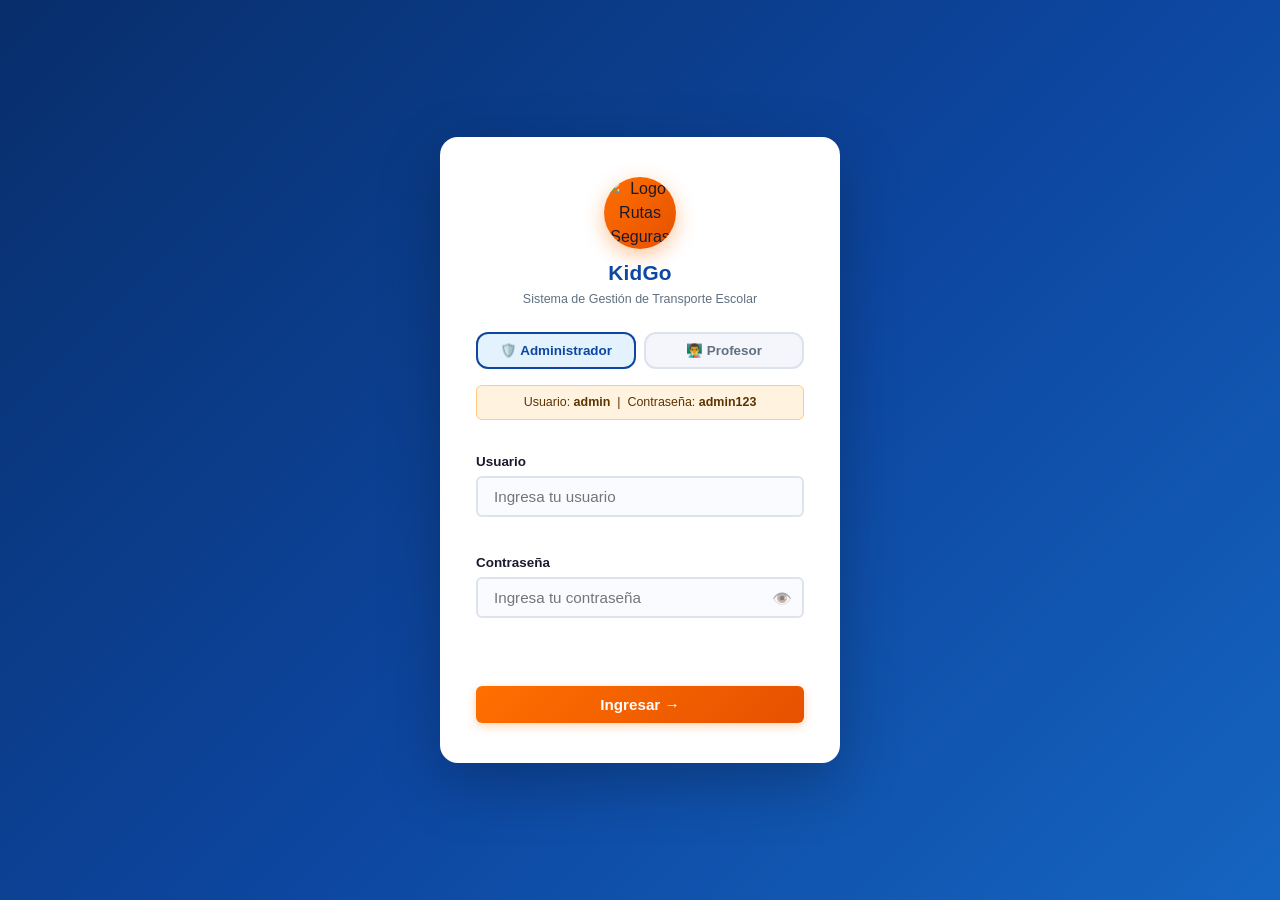
==== panel.html @ 10cdba7c "actualizacion 1 proyecto final" ====
<!DOCTYPE html>
<html lang="es">
  <head>
    <meta charset="UTF-8" />
    <meta name="viewport" content="width=device-width, initial-scale=1.0" />
    <meta name="description" content="Panel de gestión — KidGo" />
    <title>Panel · KidGo</title>
    <link rel="stylesheet" href="styles.css" />
  </head>
  <body>

    <!-- ═══════════════════════════════════════
         ENCABEZADO
    ═══════════════════════════════════════ -->
    <header class="header">

      <!-- Marca / Logo -->
      <div class="header__brand">
        <div class="header__logo">
          <img src="imagenes/logo.png" alt="Logo KidGo" />
        </div>
        <div class="header__texto">
          <span class="header__empresa">KidGo</span>
          <span class="header__subtitulo">Transporte Escolar</span>
        </div>
      </div>

      <!-- Clima (centro) -->
      <div class="header__centro">
        <div class="header__clima">
          <span class="clima__icono" id="clima-icono">🌤️</span>
          <div class="clima__info">
            <span class="clima__ciudad">Girón, Colombia</span>
            <span class="clima__temp" id="clima-temperatura">Cargando...</span>
          </div>
        </div>
      </div>

      <!-- Sesión activa -->
      <div class="header__usuario">
        <span class="header__rol-badge" id="insignia-rol">—</span>
        <button class="boton boton--logout" id="boton-cerrar-sesion">Salir 🚪</button>
      </div>

    </header>

    <!-- ═══════════════════════════════════════
         CONTENIDO PRINCIPAL
    ═══════════════════════════════════════ -->
    <main class="main">

      <!-- ── Vista del Administrador ── -->
      <div id="vista-administrador" hidden>

        <div class="bienvenida">
          <h2 class="bienvenida__titulo">Panel de Administración</h2>
          <p class="bienvenida__texto">Gestiona las rutas escolares y asigna conductores.</p>
        </div>

        <!-- Formulario para crear una nueva ruta -->
        <section class="seccion">
          <h2 class="seccion__titulo">➕ Nueva Ruta</h2>
          <form class="formulario formulario--horizontal" id="formulario-nueva-ruta" novalidate>
            <div class="formulario__grupo">
              <label class="formulario__etiqueta" for="campo-nombre-ruta">Nombre de la ruta</label>
              <input class="formulario__campo" type="text" id="campo-nombre-ruta"
                placeholder="Ej: Ruta Norte" />
              <span class="formulario__error" id="error-nombre-ruta"></span>
            </div>
            <div class="formulario__grupo">
              <label class="formulario__etiqueta" for="campo-conductor">Conductor</label>
              <input class="formulario__campo" type="text" id="campo-conductor"
                placeholder="Nombre del conductor" />
              <span class="formulario__error" id="error-conductor"></span>
            </div>
            <div class="formulario__grupo">
              <label class="formulario__etiqueta" for="campo-hora">Hora de salida</label>
              <input class="formulario__campo" type="time" id="campo-hora" />
              <span class="formulario__error" id="error-hora"></span>
            </div>
            <button class="boton boton--primario boton--submit" type="submit">
              ➕ Agregar Ruta
            </button>
          </form>
        </section>

        <!-- Listado de rutas activas -->
        <section class="seccion">
          <h2 class="seccion__titulo">
            🚌 Rutas Activas
            <span class="badge" id="contador-rutas-admin">0</span>
          </h2>
          <div class="rutas-grid" id="cuadricula-rutas-admin">
            <p class="mensaje-vacio" id="mensaje-vacio-admin">
              No hay rutas registradas. ¡Agrega la primera!
            </p>
          </div>
        </section>

      </div>

      <!-- ── Vista del Profesor ── -->
      <div id="vista-profesor" hidden>

        <div class="bienvenida">
          <h2 class="bienvenida__titulo">Panel del Profesor</h2>
          <p class="bienvenida__texto">Consulta las rutas y asigna estudiantes a cada bus.</p>
        </div>

        <section class="seccion">
          <h2 class="seccion__titulo">
            🚌 Rutas Disponibles
            <span class="badge" id="contador-rutas-profesor">0</span>
          </h2>
          <div class="rutas-grid" id="cuadricula-rutas-profesor">
            <p class="mensaje-vacio" id="mensaje-vacio-profesor">
              El administrador aún no ha registrado rutas.
            </p>
          </div>
        </section>

      </div>

    </main>

    <!-- ═══════════════════════════════════════
         PIE DE PÁGINA
    ═══════════════════════════════════════ -->
    <footer class="footer">
      <div class="footer__contenido">

        <div class="footer__dev">
          <span class="footer__label">Desarrollado por</span>
          <strong class="footer__nombre">John Faver Calderón Barragán</strong>
          <span class="footer__programa">
            Software &amp; Programacion · Campuslands · Girón, Colombia
          </span>
        </div>

        <div class="footer__links">
          <a class="footer__link" href="https://github.com/Johncalderonb"
            target="_blank" rel="noopener noreferrer">
            ⌥ GitHub
          </a>
          <span class="footer__copy">© 2026 · Todos los derechos reservados</span>
        </div>

      </div>
    </footer>

    <!-- ═══════════════════════════════════════
         MODAL — Editar Ruta
    ═══════════════════════════════════════ -->
    <div class="modal" id="modal-editar-ruta" hidden>
      <div class="modal__contenido">
        <button class="modal__cerrar" id="cerrar-modal-editar" aria-label="Cerrar">✕</button>
        <h2 class="modal__titulo">✏️ Editar Ruta</h2>
        <form class="formulario" id="formulario-editar-ruta" novalidate>
          <input type="hidden" id="campo-id-editar" />
          <div class="formulario__grupo">
            <label class="formulario__etiqueta" for="campo-nombre-editar">Nombre de la ruta</label>
            <input class="formulario__campo" type="text" id="campo-nombre-editar" />
            <span class="formulario__error" id="error-nombre-editar"></span>
          </div>
          <div class="formulario__grupo">
            <label class="formulario__etiqueta" for="campo-conductor-editar">Conductor</label>
            <input class="formulario__campo" type="text" id="campo-conductor-editar" />
            <span class="formulario__error" id="error-conductor-editar"></span>
          </div>
          <div class="formulario__grupo">
            <label class="formulario__etiqueta" for="campo-hora-editar">Hora de salida</label>
            <input class="formulario__campo" type="time" id="campo-hora-editar" />
          </div>
          <button class="boton boton--primario" type="submit">💾 Guardar Cambios</button>
        </form>
      </div>
    </div>

    <!-- ═══════════════════════════════════════
         MODAL — Agregar Estudiante
    ═══════════════════════════════════════ -->
    <div class="modal" id="modal-agregar-estudiante" hidden>
      <div class="modal__contenido">
        <button class="modal__cerrar" id="cerrar-modal-estudiante" aria-label="Cerrar">✕</button>
        <h2 class="modal__titulo">👦 Agregar Estudiante</h2>
        <form class="formulario" id="formulario-agregar-estudiante" novalidate>
          <input type="hidden" id="campo-id-ruta-estudiante" />
          <div class="formulario__grupo">
            <label class="formulario__etiqueta" for="campo-nombre-estudiante">
              Nombre del estudiante
            </label>
            <input class="formulario__campo" type="text" id="campo-nombre-estudiante"
              placeholder="Nombre completo" />
            <span class="formulario__error" id="error-nombre-estudiante"></span>
          </div>
          <button class="boton boton--primario" type="submit">➕ Agregar Estudiante</button>
        </form>
      </div>
    </div>

    <!-- ═══════════════════════════════════════
         TEMPLATE — Tarjeta de Ruta (Web Component)
    ═══════════════════════════════════════ -->
    <template id="plantilla-tarjeta-ruta">
      <link rel="stylesheet" href="styles.css" />
      <div class="tarjeta">
        <div class="tarjeta__encabezado">
          <h3 class="tarjeta__nombre" id="tarjeta-nombre">—</h3>
          <div class="tarjeta__acciones-admin" id="tarjeta-acciones-admin">
            <button class="tarjeta__boton" id="boton-editar-tarjeta" title="Editar ruta">✏️</button>
            <button class="tarjeta__boton tarjeta__boton--peligro" id="boton-eliminar-tarjeta"
              title="Eliminar ruta">🗑️</button>
          </div>
        </div>
        <p class="tarjeta__detalle">🚗 Conductor: <span id="tarjeta-conductor">—</span></p>
        <p class="tarjeta__detalle">🕐 Hora de salida: <span id="tarjeta-hora">—</span></p>
        <hr class="tarjeta__separador" />
        <p class="tarjeta__subtitulo">Estudiantes (<span id="tarjeta-contador">0</span>)</p>
        <ul class="tarjeta__lista-estudiantes" id="tarjeta-lista-estudiantes"></ul>
        <p class="tarjeta__sin-estudiantes" id="tarjeta-sin-estudiantes" hidden>
          Sin estudiantes asignados.
        </p>
        <button class="tarjeta__boton-agregar-estudiante" id="boton-agregar-estudiante">
          + Agregar estudiante
        </button>
      </div>
    </template>

    <!--
      Orden de carga:
      1. almacenamiento  → lee/guarda rutas en LocalStorage
      2. autenticacion   → verifica sesión, redirige si no es válida
      3. formularios     → validación de campos
      4. notificaciones  → mensajes toast de feedback
      5. eventos-rutas   → CustomEvent bus + nombres de eventos
      6. clima           → consulta la API Open-Meteo
      7. tarjeta-ruta    → Web Component <tarjeta-ruta>
      8. panel           → lógica principal del panel
    -->
    <script src="almacenamiento.js"></script>
    <script src="autenticacion.js"></script>
    <script src="formularios.js"></script>
    <script src="notificaciones.js"></script>
    <script src="eventos-rutas.js"></script>
    <script src="clima.js"></script>
    <script src="tarjeta-ruta.js"></script>
    <script src="panel.js"></script>

  </body>
</html>
---- styles.css ----
/* ============================================================
   styles.css — Rutas Seguras Kids
   Paleta transporte: naranja energía + azul noche + blanco
   Secciones:
   1. Reset
   2. Variables
   3. Login
   4. Header
   5. Layout general
   6. Componentes (formularios, botones, badge, toast)
   7. Tarjeta de ruta (Shadow DOM)
   8. Footer
   9. Responsive (3 breakpoints)
   ============================================================ */


/* ============================================================
   1. RESET
   ============================================================ */
*, *::before, *::after { box-sizing: border-box; margin: 0; padding: 0; }

html { font-size: 16px; scroll-behavior: smooth; }

body {
  font-family: 'Segoe UI', Arial, sans-serif;
  background-color: var(--color-fondo);
  color: var(--color-texto);
  min-height: 100vh;
  line-height: 1.5;
}

ul, ol  { list-style: none; }
button  { font-family: inherit; cursor: pointer; }
input   { font-family: inherit; }
a       { text-decoration: none; color: inherit; }
svg     { display: block; }


/* ============================================================
   2. VARIABLES — paleta transporte escolar
   ============================================================ */
:root {
  /* Colores principales */
  --color-primario:       #0d47a1;   /* azul noche */
  --color-primario-dark:  #082e6b;
  --color-primario-light: #1976d2;
  --color-acento:         #ff6f00;   /* naranja ruta */
  --color-acento-hover:   #e65100;
  --color-acento-light:   #fff3e0;

  /* Roles */
  --color-admin:          #0d47a1;
  --color-admin-light:    #e3f2fd;
  --color-profesor:       #1b5e20;
  --color-profesor-light: #e8f5e9;

  /* Neutros */
  --color-fondo:          #f4f6fb;
  --color-fondo-card:     #ffffff;
  --color-texto:          #1a1a2e;
  --color-texto-suave:    #607080;
  --color-borde:          #dde3ed;

  /* Semánticos */
  --color-error:          #c62828;
  --color-exito:          #2e7d32;
  --color-warning:        #f57f17;

  /* Sombras */
  --sombra-sm:   0 1px 4px rgba(0,0,0,0.08);
  --sombra-md:   0 4px 16px rgba(0,0,0,0.10);
  --sombra-lg:   0 8px 32px rgba(0,0,0,0.14);

  /* Radios */
  --radio-sm:    6px;
  --radio-md:    12px;
  --radio-lg:    18px;

  /* Espaciados */
  --sp-xs: 4px;
  --sp-sm: 8px;
  --sp-md: 16px;
  --sp-lg: 24px;
  --sp-xl: 40px;

  --transicion: 0.2s ease;
}


/* ============================================================
   3. LOGIN
   ============================================================ */

/* Fondo degradado que ocupa toda la pantalla */
.login-screen {
  min-height: 100vh;
  display: flex;
  align-items: center;
  justify-content: center;
  background: linear-gradient(135deg, var(--color-primario-dark) 0%, var(--color-primario) 55%, #1565c0 100%);
  padding: var(--sp-md);
}

/* Tarjeta centrada con ancho máximo fijo */
.login-card {
  background: var(--color-fondo-card);
  border-radius: var(--radio-lg);
  padding: var(--sp-xl) 36px;
  width: 100%;
  max-width: 400px;
  box-shadow: 0 20px 60px rgba(0,0,0,0.25);
}

/* ── Branding ── */
.login-brand {
  text-align: center;
  margin-bottom: var(--sp-lg);
}

.login-logo {
  width: 72px;
  height: 72px;
  border-radius: 50%;
  background: linear-gradient(135deg, var(--color-acento), var(--color-acento-hover));
  display: flex;
  align-items: center;
  justify-content: center;
  margin: 0 auto var(--sp-sm);
  box-shadow: 0 6px 20px rgba(255,111,0,0.40);
  overflow: hidden;
}

.login-logo__icono { font-size: 2.2rem; line-height: 1; }
.login-logo img    { width: 100%; height: 100%; object-fit: cover; }

.login-brand__nombre {
  font-size: 1.3rem;
  font-weight: 800;
  color: var(--color-primario);
  letter-spacing: 0.01em;
  margin-bottom: 2px;
}

.login-brand__slogan {
  font-size: 0.78rem;
  color: var(--color-texto-suave);
}

/* ── Selector de rol ── */
.login-roles {
  display: flex;
  gap: var(--sp-sm);
  margin-bottom: var(--sp-md);
}

.login-rol__btn {
  flex: 1;
  padding: 9px var(--sp-sm);
  border: 2px solid var(--color-borde);
  border-radius: var(--radio-md);
  background: var(--color-fondo);
  font-size: 0.84rem;
  font-weight: 600;
  color: var(--color-texto-suave);
  transition: all var(--transicion);
  cursor: pointer;
}

.login-rol__btn--activo[data-rol="admin"] {
  border-color: var(--color-admin);
  background: var(--color-admin-light);
  color: var(--color-admin);
}

.login-rol__btn--activo[data-rol="profesor"] {
  border-color: var(--color-profesor);
  background: var(--color-profesor-light);
  color: var(--color-profesor);
}

.login-rol__btn:hover:not(.login-rol__btn--activo) {
  border-color: var(--color-acento);
  color: var(--color-acento);
}

/* ── Credenciales de demo ── */
.login-hint {
  font-size: 0.78rem;
  background: var(--color-acento-light);
  border: 1px solid #ffcc80;
  border-radius: var(--radio-sm);
  padding: 7px var(--sp-md);
  color: #5d3300;
  margin-bottom: var(--sp-md);
  text-align: center;
}

/* ── Campos del formulario (versión login) ── */
.formulario__etiqueta {
  font-size: 0.82rem;
  font-weight: 600;
  color: var(--color-texto);
}

.formulario__campo {
  border: 2px solid var(--color-borde);
  border-radius: var(--radio-sm);
  padding: 10px var(--sp-md);
  font-size: 0.92rem;
  color: var(--color-texto);
  background: #fafbff;
  transition: border-color var(--transicion), box-shadow var(--transicion);
  outline: none;
  width: 100%;
}

.formulario__campo:focus {
  border-color: var(--color-primario-light);
  box-shadow: 0 0 0 3px rgba(25,118,210,0.12);
  background: #fff;
}

.formulario__campo.invalido { border-color: var(--color-error); }

/* ── Wrapper contraseña con ojo ── */
.campo-contrasena-wrapper {
  position: relative;
}

.campo-contrasena-wrapper .formulario__campo {
  padding-right: 44px;
}

.campo-contrasena__ojo {
  position: absolute;
  right: 10px;
  top: 50%;
  transform: translateY(-50%);
  background: none;
  border: none;
  font-size: 1rem;
  padding: 2px;
  opacity: 0.55;
  cursor: pointer;
  transition: opacity var(--transicion);
}

.campo-contrasena__ojo:hover { opacity: 1; }

/* ── Error general centrado ── */
.formulario__error--centrado {
  display: block;
  text-align: center;
  font-weight: 600;
}


/* ============================================================
   4. HEADER
   ============================================================ */
.header {
  background: linear-gradient(90deg, var(--color-primario-dark), var(--color-primario));
  color: #fff;
  padding: var(--sp-sm) var(--sp-xl);
  display: flex;
  align-items: center;
  justify-content: space-between;
  gap: var(--sp-md);
  box-shadow: 0 2px 12px rgba(13,71,161,0.3);
  position: sticky;
  top: 0;
  z-index: 100;
}

/* Logo + nombre empresa */
.header__brand {
  display: flex;
  align-items: center;
  gap: var(--sp-sm);
  min-width: 0;
}

.header__logo {
  width: 48px;
  height: 48px;
  border-radius: var(--radio-sm);
  background: rgba(255,255,255,0.15);
  border: 2px solid rgba(255,255,255,0.3);
  display: flex;
  align-items: center;
  justify-content: center;
  flex-shrink: 0;
  overflow: hidden;
}

.header__logo-icono { font-size: 1.6rem; line-height: 1; }
.header__logo img   { width: 100%; height: 100%; object-fit: cover; }

.header__texto {
  display: flex;
  flex-direction: column;
}

.header__empresa {
  font-size: 1.05rem;
  font-weight: 800;
  letter-spacing: 0.02em;
  white-space: nowrap;
}

.header__subtitulo {
  font-size: 0.72rem;
  opacity: 0.75;
  text-transform: uppercase;
  letter-spacing: 0.06em;
}

/* Clima (centro) */
.header__centro { flex: 1; display: flex; justify-content: center; }

.header__clima {
  display: flex;
  align-items: center;
  gap: var(--sp-sm);
  background: rgba(255,255,255,0.12);
  border-radius: var(--radio-md);
  padding: var(--sp-xs) var(--sp-md);
}

.clima__icono { font-size: 1.4rem; }

.clima__info { display: flex; flex-direction: column; }

.clima__ciudad { font-size: 0.7rem; opacity: 0.8; }
.clima__temp   { font-size: 0.92rem; font-weight: 700; }

/* Usuario y logout */
.header__usuario {
  display: flex;
  align-items: center;
  gap: var(--sp-sm);
  flex-shrink: 0;
}

.header__rol-badge {
  font-size: 0.72rem;
  font-weight: 700;
  text-transform: uppercase;
  letter-spacing: 0.05em;
  background: var(--color-acento);
  color: #fff;
  border-radius: 20px;
  padding: 2px 10px;
}

.header__rol-badge--profesor {
  background: #43a047;
}

.header__nombre-usuario {
  font-size: 0.9rem;
  font-weight: 600;
}

.boton--logout {
  background: rgba(255,255,255,0.15);
  border: 1px solid rgba(255,255,255,0.3);
  border-radius: var(--radio-sm);
  color: #fff;
  font-size: 0.82rem;
  font-weight: 600;
  padding: 6px 12px;
  transition: background var(--transicion);
}

.boton--logout:hover { background: rgba(255,255,255,0.28); }


/* ============================================================
   5. LAYOUT GENERAL
   ============================================================ */
.app {
  display: flex;
  flex-direction: column;
  min-height: 100vh;
}

.main {
  flex: 1;
  max-width: 1140px;
  margin: 0 auto;
  padding: var(--sp-xl) var(--sp-lg);
  display: flex;
  flex-direction: column;
  gap: var(--sp-xl);
  width: 100%;
}

/* Bienvenida de rol */
.bienvenida {
  border-left: 5px solid var(--color-acento);
  padding: var(--sp-sm) var(--sp-md);
  background: var(--color-fondo-card);
  border-radius: 0 var(--radio-md) var(--radio-md) 0;
  box-shadow: var(--sombra-sm);
}

.bienvenida__titulo {
  font-size: 1.15rem;
  font-weight: 700;
  color: var(--color-primario);
}

.bienvenida__texto {
  font-size: 0.88rem;
  color: var(--color-texto-suave);
  margin-top: 2px;
}

/* Secciones */
.seccion {
  background: var(--color-fondo-card);
  border-radius: var(--radio-lg);
  padding: var(--sp-lg);
  box-shadow: var(--sombra-md);
}

.seccion__titulo {
  font-size: 1.05rem;
  font-weight: 700;
  color: var(--color-primario);
  margin-bottom: var(--sp-md);
  display: flex;
  align-items: center;
  gap: var(--sp-sm);
}

/* Formulario horizontal (admin nueva ruta) */
.formulario--horizontal {
  display: grid;
  grid-template-columns: 1fr 1fr 180px auto;
  gap: var(--sp-md);
  align-items: end;
}

.formulario--horizontal .boton--submit {
  height: 44px;
  white-space: nowrap;
}

/* Grid de tarjetas */
.rutas-grid {
  display: grid;
  grid-template-columns: repeat(auto-fill, minmax(300px, 1fr));
  gap: var(--sp-lg);
}

/* Modales */
.modal {
  position: fixed;
  inset: 0;
  background: rgba(0,0,0,0.5);
  display: flex;
  justify-content: center;
  align-items: center;
  z-index: 200;
  padding: var(--sp-md);
}

.modal[hidden] { display: none; }

.modal__contenido {
  background: var(--color-fondo-card);
  border-radius: var(--radio-lg);
  padding: var(--sp-lg);
  width: 100%;
  max-width: 440px;
  position: relative;
  box-shadow: var(--sombra-lg);
}

.modal__titulo {
  font-size: 1.05rem;
  font-weight: 700;
  color: var(--color-primario);
  margin-bottom: var(--sp-md);
}

.modal__cerrar {
  position: absolute;
  top: var(--sp-sm);
  right: var(--sp-md);
  background: none;
  border: none;
  font-size: 1.1rem;
  color: var(--color-texto-suave);
  transition: color var(--transicion);
}

.modal__cerrar:hover { color: var(--color-error); }


/* ============================================================
   6. COMPONENTES — formularios, botones, badge, toast
   ============================================================ */

/* Formulario vertical (default) */
.formulario {
  display: flex;
  flex-direction: column;
  gap: var(--sp-md);
}

.formulario__grupo {
  display: flex;
  flex-direction: column;
  gap: var(--sp-xs);
}

/* formulario__label y formulario__etiqueta son equivalentes */
.formulario__label,
.formulario__etiqueta {
  font-size: 0.84rem;
  font-weight: 600;
  color: var(--color-texto);
}

/* formulario__input y formulario__campo son equivalentes */
.formulario__input,
.formulario__campo {
  border: 2px solid var(--color-borde);
  border-radius: var(--radio-sm);
  padding: 10px var(--sp-md);
  font-size: 0.95rem;
  color: var(--color-texto);
  background: #fafbff;
  transition: border-color var(--transicion), box-shadow var(--transicion);
  outline: none;
  width: 100%;
  font-family: inherit;
}

.formulario__input:focus,
.formulario__campo:focus {
  border-color: var(--color-primario-light);
  box-shadow: 0 0 0 3px rgba(25,118,210,0.13);
  background: #fff;
}

.formulario__input.invalido,
.formulario__campo.invalido { border-color: var(--color-error); }

.formulario__error {
  font-size: 0.78rem;
  color: var(--color-error);
  min-height: 16px;
}

/* Botones */
.boton {
  border: none;
  border-radius: var(--radio-sm);
  padding: 10px var(--sp-lg);
  font-size: 0.95rem;
  font-weight: 700;
  transition: background var(--transicion), transform var(--transicion), box-shadow var(--transicion);
}

.boton--primario {
  background: linear-gradient(135deg, var(--color-acento), var(--color-acento-hover));
  color: #fff;
  box-shadow: 0 3px 10px rgba(255,111,0,0.30);
}

.boton--primario:hover {
  background: linear-gradient(135deg, var(--color-acento-hover), #bf360c);
  transform: translateY(-1px);
  box-shadow: 0 5px 14px rgba(255,111,0,0.38);
}

.boton--primario:active { transform: translateY(0); }

.boton--full,
.boton--ancho-completo { width: 100%; }

/* Badge */
.badge {
  background: var(--color-acento);
  color: #fff;
  font-size: 0.75rem;
  font-weight: 700;
  border-radius: 20px;
  padding: 2px 10px;
}

/* Mensaje vacío */
.mensaje-vacio {
  grid-column: 1 / -1;
  text-align: center;
  color: var(--color-texto-suave);
  font-style: italic;
  padding: var(--sp-xl) 0;
  font-size: 0.95rem;
}

/* Toast */
.notificacion-toast {
  position: fixed;
  bottom: var(--sp-lg);
  right: var(--sp-lg);
  background: var(--color-primario);
  color: #fff;
  padding: var(--sp-sm) var(--sp-lg);
  border-radius: var(--radio-md);
  font-size: 0.9rem;
  font-weight: 600;
  box-shadow: var(--sombra-lg);
  z-index: 300;
  opacity: 0;
  transform: translateY(10px);
  transition: opacity 0.3s ease, transform 0.3s ease;
  max-width: 320px;
}

.notificacion-toast--visible { opacity: 1; transform: translateY(0); }
.notificacion-toast--exito   { background: var(--color-exito); }
.notificacion-toast--error   { background: var(--color-error); }


/* ============================================================
   7. TARJETA DE RUTA — estilos Shadow DOM
   ============================================================ */
.tarjeta {
  background: var(--color-fondo-card, #fff);
  border-radius: 14px;
  padding: 20px;
  box-shadow: 0 2px 14px rgba(0,0,0,0.08);
  border-top: 4px solid #ff6f00;
  transition: transform 0.2s ease, box-shadow 0.2s ease;
  font-family: 'Segoe UI', Arial, sans-serif;
}

.tarjeta:hover {
  transform: translateY(-3px);
  box-shadow: 0 8px 24px rgba(0,0,0,0.12);
}

.tarjeta__encabezado {
  display: flex;
  justify-content: space-between;
  align-items: flex-start;
  margin-bottom: 12px;
}

.tarjeta__nombre {
  font-size: 1.05rem;
  font-weight: 800;
  color: #0d47a1;
  margin: 0;
}

.tarjeta__acciones-admin { display: flex; gap: 6px; }

.tarjeta__boton {
  background: none;
  border: none;
  cursor: pointer;
  font-size: 1.05rem;
  padding: 5px 7px;
  border-radius: 6px;
  transition: background 0.15s;
}

.tarjeta__boton:hover { background: #f0f4ff; }

.tarjeta__boton--danger:hover { background: #fff0f0; }

.tarjeta__detalle {
  font-size: 0.84rem;
  color: #555;
  margin-bottom: 4px;
}

.tarjeta__detalle span { font-weight: 700; color: #222; }

.tarjeta__separador {
  border: none;
  border-top: 1px solid #eef0f6;
  margin: 14px 0 10px;
}

.tarjeta__subtitulo {
  font-size: 0.75rem;
  font-weight: 700;
  text-transform: uppercase;
  letter-spacing: 0.06em;
  color: #90a0b0;
  margin-bottom: 8px;
}

.tarjeta__lista-estudiantes {
  list-style: none;
  padding: 0;
  margin: 0 0 10px;
  display: flex;
  flex-direction: column;
  gap: 5px;
}

.tarjeta__item-estudiante {
  display: flex;
  justify-content: space-between;
  align-items: center;
  background: #f0f4ff;
  border-radius: 6px;
  padding: 6px 10px;
  font-size: 0.84rem;
  color: #333;
}

.tarjeta__boton-eliminar-est {
  background: none;
  border: none;
  cursor: pointer;
  color: #c62828;
  font-size: 0.88rem;
  padding: 0 4px;
  line-height: 1;
}

.tarjeta__boton-agregar-est {
  background: #e8f5e9;
  color: #1b5e20;
  border: 1px solid #a5d6a7;
  border-radius: 6px;
  padding: 7px 12px;
  font-size: 0.82rem;
  font-weight: 700;
  cursor: pointer;
  width: 100%;
  margin-top: 4px;
  transition: background 0.15s;
  font-family: 'Segoe UI', Arial, sans-serif;
}

.tarjeta__boton-agregar-est:hover { background: #c8e6c9; }

.tarjeta__sin-estudiantes {
  font-size: 0.82rem;
  color: #aaa;
  font-style: italic;
  margin-bottom: 8px;
}

/* Ocultar acciones admin en vista profesor */
.tarjeta__acciones-admin--oculto { display: none !important; }


/* ============================================================
   8. FOOTER
   ============================================================ */
.footer {
  background: var(--color-primario-dark);
  color: rgba(255,255,255,0.85);
  padding: var(--sp-lg) var(--sp-xl);
  margin-top: auto;
}

.footer__contenido {
  max-width: 1140px;
  margin: 0 auto;
  display: flex;
  align-items: center;
  justify-content: space-between;
  gap: var(--sp-md);
  flex-wrap: wrap;
}

.footer__dev {
  display: flex;
  flex-direction: column;
  gap: 2px;
}

.footer__label {
  font-size: 0.72rem;
  text-transform: uppercase;
  letter-spacing: 0.06em;
  opacity: 0.6;
}

.footer__nombre {
  font-size: 1rem;
  font-weight: 800;
  color: #fff;
  letter-spacing: 0.01em;
}

.footer__programa {
  font-size: 0.78rem;
  opacity: 0.65;
}

.footer__links {
  display: flex;
  align-items: center;
  gap: var(--sp-md);
  flex-wrap: wrap;
}

.footer__link {
  display: flex;
  align-items: center;
  gap: 6px;
  font-size: 0.88rem;
  font-weight: 600;
  color: var(--color-acento);
  background: rgba(255,111,0,0.12);
  border: 1px solid rgba(255,111,0,0.3);
  border-radius: var(--radio-sm);
  padding: 6px 12px;
  transition: background var(--transicion), color var(--transicion);
}

.footer__link:hover {
  background: var(--color-acento);
  color: #fff;
}

.footer__copy {
  font-size: 0.75rem;
  opacity: 0.5;
}


/* ============================================================
   9. RESPONSIVE
   ============================================================ */

/* Breakpoint 1 — Tablets (≤ 900px) */
@media (max-width: 900px) {
  .header { padding: var(--sp-sm) var(--sp-lg); }

  .main { padding: var(--sp-lg) var(--sp-md); gap: var(--sp-lg); }

  .formulario--horizontal {
    grid-template-columns: 1fr 1fr;
  }

  .formulario--horizontal .boton--submit {
    grid-column: 1 / -1;
  }

  .rutas-grid { grid-template-columns: repeat(auto-fill, minmax(260px, 1fr)); }

  .header__centro { display: none; }
}

/* Breakpoint 2 — Móviles grandes (≤ 600px) */
@media (max-width: 600px) {
  .header {
    flex-wrap: wrap;
    padding: var(--sp-sm) var(--sp-md);
    gap: var(--sp-sm);
  }

  .header__usuario { width: 100%; justify-content: flex-end; }

  .formulario--horizontal { grid-template-columns: 1fr; }

  .rutas-grid { grid-template-columns: 1fr; }

  .modal__contenido { padding: var(--sp-md); }

  .footer__contenido { flex-direction: column; align-items: flex-start; }

  .login-card { padding: var(--sp-lg) var(--sp-md); }
}

/* Breakpoint 3 — Móviles pequeños (≤ 380px) */
@media (max-width: 380px) {
  .header__empresa   { font-size: 0.88rem; }
  .header__subtitulo { display: none; }
  .header__logo      { width: 38px; height: 38px; }
  .header__logo-icono { font-size: 1.3rem; }

  .login-brand__nombre { font-size: 1.15rem; }
  .login-roles { flex-direction: column; }

  .boton { font-size: 0.88rem; padding: 9px var(--sp-md); }
  .formulario__input, .formulario__campo { font-size: 0.88rem; }

  .notificacion-toast {
    left: var(--sp-md);
    right: var(--sp-md);
    bottom: var(--sp-md);
    text-align: center;
  }

  .footer__links { flex-direction: column; align-items: flex-start; }
}

/* ── Ajustes de nombres renombrados ── */
.encabezado__insignia-rol--profesor {
  background: #43a047;
}

.notificacion-toast {
  position: fixed;
  bottom: var(--sp-lg);
  right: var(--sp-lg);
  background: var(--color-primario);
  color: #fff;
  padding: var(--sp-sm) var(--sp-lg);
  border-radius: var(--radio-md);
  font-size: 0.9rem;
  font-weight: 600;
  box-shadow: var(--sombra-lg);
  z-index: 300;
  opacity: 0;
  transform: translateY(10px);
  transition: opacity 0.3s ease, transform 0.3s ease;
  max-width: 320px;
}

.notificacion-toast--visible { opacity: 1; transform: translateY(0); }
.notificacion-toast--exito   { background: var(--color-exito); }
.notificacion-toast--error   { background: var(--color-error); }
---- styles.css ----
/* ============================================================
   styles.css — Rutas Seguras Kids
   Paleta transporte: naranja energía + azul noche + blanco
   Secciones:
   1. Reset
   2. Variables
   3. Login
   4. Header
   5. Layout general
   6. Componentes (formularios, botones, badge, toast)
   7. Tarjeta de ruta (Shadow DOM)
   8. Footer
   9. Responsive (3 breakpoints)
   ============================================================ */


/* ============================================================
   1. RESET
   ============================================================ */
*, *::before, *::after { box-sizing: border-box; margin: 0; padding: 0; }

html { font-size: 16px; scroll-behavior: smooth; }

body {
  font-family: 'Segoe UI', Arial, sans-serif;
  background-color: var(--color-fondo);
  color: var(--color-texto);
  min-height: 100vh;
  line-height: 1.5;
}

ul, ol  { list-style: none; }
button  { font-family: inherit; cursor: pointer; }
input   { font-family: inherit; }
a       { text-decoration: none; color: inherit; }
svg     { display: block; }


/* ============================================================
   2. VARIABLES — paleta transporte escolar
   ============================================================ */
:root {
  /* Colores principales */
  --color-primario:       #0d47a1;   /* azul noche */
  --color-primario-dark:  #082e6b;
  --color-primario-light: #1976d2;
  --color-acento:         #ff6f00;   /* naranja ruta */
  --color-acento-hover:   #e65100;
  --color-acento-light:   #fff3e0;

  /* Roles */
  --color-admin:          #0d47a1;
  --color-admin-light:    #e3f2fd;
  --color-profesor:       #1b5e20;
  --color-profesor-light: #e8f5e9;

  /* Neutros */
  --color-fondo:          #f4f6fb;
  --color-fondo-card:     #ffffff;
  --color-texto:          #1a1a2e;
  --color-texto-suave:    #607080;
  --color-borde:          #dde3ed;

  /* Semánticos */
  --color-error:          #c62828;
  --color-exito:          #2e7d32;
  --color-warning:        #f57f17;

  /* Sombras */
  --sombra-sm:   0 1px 4px rgba(0,0,0,0.08);
  --sombra-md:   0 4px 16px rgba(0,0,0,0.10);
  --sombra-lg:   0 8px 32px rgba(0,0,0,0.14);

  /* Radios */
  --radio-sm:    6px;
  --radio-md:    12px;
  --radio-lg:    18px;

  /* Espaciados */
  --sp-xs: 4px;
  --sp-sm: 8px;
  --sp-md: 16px;
  --sp-lg: 24px;
  --sp-xl: 40px;

  --transicion: 0.2s ease;
}


/* ============================================================
   3. LOGIN
   ============================================================ */

/* Fondo degradado que ocupa toda la pantalla */
.login-screen {
  min-height: 100vh;
  display: flex;
  align-items: center;
  justify-content: center;
  background: linear-gradient(135deg, var(--color-primario-dark) 0%, var(--color-primario) 55%, #1565c0 100%);
  padding: var(--sp-md);
}

/* Tarjeta centrada con ancho máximo fijo */
.login-card {
  background: var(--color-fondo-card);
  border-radius: var(--radio-lg);
  padding: var(--sp-xl) 36px;
  width: 100%;
  max-width: 400px;
  box-shadow: 0 20px 60px rgba(0,0,0,0.25);
}

/* ── Branding ── */
.login-brand {
  text-align: center;
  margin-bottom: var(--sp-lg);
}

.login-logo {
  width: 72px;
  height: 72px;
  border-radius: 50%;
  background: linear-gradient(135deg, var(--color-acento), var(--color-acento-hover));
  display: flex;
  align-items: center;
  justify-content: center;
  margin: 0 auto var(--sp-sm);
  box-shadow: 0 6px 20px rgba(255,111,0,0.40);
  overflow: hidden;
}

.login-logo__icono { font-size: 2.2rem; line-height: 1; }
.login-logo img    { width: 100%; height: 100%; object-fit: cover; }

.login-brand__nombre {
  font-size: 1.3rem;
  font-weight: 800;
  color: var(--color-primario);
  letter-spacing: 0.01em;
  margin-bottom: 2px;
}

.login-brand__slogan {
  font-size: 0.78rem;
  color: var(--color-texto-suave);
}

/* ── Selector de rol ── */
.login-roles {
  display: flex;
  gap: var(--sp-sm);
  margin-bottom: var(--sp-md);
}

.login-rol__btn {
  flex: 1;
  padding: 9px var(--sp-sm);
  border: 2px solid var(--color-borde);
  border-radius: var(--radio-md);
  background: var(--color-fondo);
  font-size: 0.84rem;
  font-weight: 600;
  color: var(--color-texto-suave);
  transition: all var(--transicion);
  cursor: pointer;
}

.login-rol__btn--activo[data-rol="admin"] {
  border-color: var(--color-admin);
  background: var(--color-admin-light);
  color: var(--color-admin);
}

.login-rol__btn--activo[data-rol="profesor"] {
  border-color: var(--color-profesor);
  background: var(--color-profesor-light);
  color: var(--color-profesor);
}

.login-rol__btn:hover:not(.login-rol__btn--activo) {
  border-color: var(--color-acento);
  color: var(--color-acento);
}

/* ── Credenciales de demo ── */
.login-hint {
  font-size: 0.78rem;
  background: var(--color-acento-light);
  border: 1px solid #ffcc80;
  border-radius: var(--radio-sm);
  padding: 7px var(--sp-md);
  color: #5d3300;
  margin-bottom: var(--sp-md);
  text-align: center;
}

/* ── Campos del formulario (versión login) ── */
.formulario__etiqueta {
  font-size: 0.82rem;
  font-weight: 600;
  color: var(--color-texto);
}

.formulario__campo {
  border: 2px solid var(--color-borde);
  border-radius: var(--radio-sm);
  padding: 10px var(--sp-md);
  font-size: 0.92rem;
  color: var(--color-texto);
  background: #fafbff;
  transition: border-color var(--transicion), box-shadow var(--transicion);
  outline: none;
  width: 100%;
}

.formulario__campo:focus {
  border-color: var(--color-primario-light);
  box-shadow: 0 0 0 3px rgba(25,118,210,0.12);
  background: #fff;
}

.formulario__campo.invalido { border-color: var(--color-error); }

/* ── Wrapper contraseña con ojo ── */
.campo-contrasena-wrapper {
  position: relative;
}

.campo-contrasena-wrapper .formulario__campo {
  padding-right: 44px;
}

.campo-contrasena__ojo {
  position: absolute;
  right: 10px;
  top: 50%;
  transform: translateY(-50%);
  background: none;
  border: none;
  font-size: 1rem;
  padding: 2px;
  opacity: 0.55;
  cursor: pointer;
  transition: opacity var(--transicion);
}

.campo-contrasena__ojo:hover { opacity: 1; }

/* ── Error general centrado ── */
.formulario__error--centrado {
  display: block;
  text-align: center;
  font-weight: 600;
}


/* ============================================================
   4. HEADER
   ============================================================ */
.header {
  background: linear-gradient(90deg, var(--color-primario-dark), var(--color-primario));
  color: #fff;
  padding: var(--sp-sm) var(--sp-xl);
  display: flex;
  align-items: center;
  justify-content: space-between;
  gap: var(--sp-md);
  box-shadow: 0 2px 12px rgba(13,71,161,0.3);
  position: sticky;
  top: 0;
  z-index: 100;
}

/* Logo + nombre empresa */
.header__brand {
  display: flex;
  align-items: center;
  gap: var(--sp-sm);
  min-width: 0;
}

.header__logo {
  width: 48px;
  height: 48px;
  border-radius: var(--radio-sm);
  background: rgba(255,255,255,0.15);
  border: 2px solid rgba(255,255,255,0.3);
  display: flex;
  align-items: center;
  justify-content: center;
  flex-shrink: 0;
  overflow: hidden;
}

.header__logo-icono { font-size: 1.6rem; line-height: 1; }
.header__logo img   { width: 100%; height: 100%; object-fit: cover; }

.header__texto {
  display: flex;
  flex-direction: column;
}

.header__empresa {
  font-size: 1.05rem;
  font-weight: 800;
  letter-spacing: 0.02em;
  white-space: nowrap;
}

.header__subtitulo {
  font-size: 0.72rem;
  opacity: 0.75;
  text-transform: uppercase;
  letter-spacing: 0.06em;
}

/* Clima (centro) */
.header__centro { flex: 1; display: flex; justify-content: center; }

.header__clima {
  display: flex;
  align-items: center;
  gap: var(--sp-sm);
  background: rgba(255,255,255,0.12);
  border-radius: var(--radio-md);
  padding: var(--sp-xs) var(--sp-md);
}

.clima__icono { font-size: 1.4rem; }

.clima__info { display: flex; flex-direction: column; }

.clima__ciudad { font-size: 0.7rem; opacity: 0.8; }
.clima__temp   { font-size: 0.92rem; font-weight: 700; }

/* Usuario y logout */
.header__usuario {
  display: flex;
  align-items: center;
  gap: var(--sp-sm);
  flex-shrink: 0;
}

.header__rol-badge {
  font-size: 0.72rem;
  font-weight: 700;
  text-transform: uppercase;
  letter-spacing: 0.05em;
  background: var(--color-acento);
  color: #fff;
  border-radius: 20px;
  padding: 2px 10px;
}

.header__rol-badge--profesor {
  background: #43a047;
}

.header__nombre-usuario {
  font-size: 0.9rem;
  font-weight: 600;
}

.boton--logout {
  background: rgba(255,255,255,0.15);
  border: 1px solid rgba(255,255,255,0.3);
  border-radius: var(--radio-sm);
  color: #fff;
  font-size: 0.82rem;
  font-weight: 600;
  padding: 6px 12px;
  transition: background var(--transicion);
}

.boton--logout:hover { background: rgba(255,255,255,0.28); }


/* ============================================================
   5. LAYOUT GENERAL
   ============================================================ */
.app {
  display: flex;
  flex-direction: column;
  min-height: 100vh;
}

.main {
  flex: 1;
  max-width: 1140px;
  margin: 0 auto;
  padding: var(--sp-xl) var(--sp-lg);
  display: flex;
  flex-direction: column;
  gap: var(--sp-xl);
  width: 100%;
}

/* Bienvenida de rol */
.bienvenida {
  border-left: 5px solid var(--color-acento);
  padding: var(--sp-sm) var(--sp-md);
  background: var(--color-fondo-card);
  border-radius: 0 var(--radio-md) var(--radio-md) 0;
  box-shadow: var(--sombra-sm);
}

.bienvenida__titulo {
  font-size: 1.15rem;
  font-weight: 700;
  color: var(--color-primario);
}

.bienvenida__texto {
  font-size: 0.88rem;
  color: var(--color-texto-suave);
  margin-top: 2px;
}

/* Secciones */
.seccion {
  background: var(--color-fondo-card);
  border-radius: var(--radio-lg);
  padding: var(--sp-lg);
  box-shadow: var(--sombra-md);
}

.seccion__titulo {
  font-size: 1.05rem;
  font-weight: 700;
  color: var(--color-primario);
  margin-bottom: var(--sp-md);
  display: flex;
  align-items: center;
  gap: var(--sp-sm);
}

/* Formulario horizontal (admin nueva ruta) */
.formulario--horizontal {
  display: grid;
  grid-template-columns: 1fr 1fr 180px auto;
  gap: var(--sp-md);
  align-items: end;
}

.formulario--horizontal .boton--submit {
  height: 44px;
  white-space: nowrap;
}

/* Grid de tarjetas */
.rutas-grid {
  display: grid;
  grid-template-columns: repeat(auto-fill, minmax(300px, 1fr));
  gap: var(--sp-lg);
}

/* Modales */
.modal {
  position: fixed;
  inset: 0;
  background: rgba(0,0,0,0.5);
  display: flex;
  justify-content: center;
  align-items: center;
  z-index: 200;
  padding: var(--sp-md);
}

.modal[hidden] { display: none; }

.modal__contenido {
  background: var(--color-fondo-card);
  border-radius: var(--radio-lg);
  padding: var(--sp-lg);
  width: 100%;
  max-width: 440px;
  position: relative;
  box-shadow: var(--sombra-lg);
}

.modal__titulo {
  font-size: 1.05rem;
  font-weight: 700;
  color: var(--color-primario);
  margin-bottom: var(--sp-md);
}

.modal__cerrar {
  position: absolute;
  top: var(--sp-sm);
  right: var(--sp-md);
  background: none;
  border: none;
  font-size: 1.1rem;
  color: var(--color-texto-suave);
  transition: color var(--transicion);
}

.modal__cerrar:hover { color: var(--color-error); }


/* ============================================================
   6. COMPONENTES — formularios, botones, badge, toast
   ============================================================ */

/* Formulario vertical (default) */
.formulario {
  display: flex;
  flex-direction: column;
  gap: var(--sp-md);
}

.formulario__grupo {
  display: flex;
  flex-direction: column;
  gap: var(--sp-xs);
}

/* formulario__label y formulario__etiqueta son equivalentes */
.formulario__label,
.formulario__etiqueta {
  font-size: 0.84rem;
  font-weight: 600;
  color: var(--color-texto);
}

/* formulario__input y formulario__campo son equivalentes */
.formulario__input,
.formulario__campo {
  border: 2px solid var(--color-borde);
  border-radius: var(--radio-sm);
  padding: 10px var(--sp-md);
  font-size: 0.95rem;
  color: var(--color-texto);
  background: #fafbff;
  transition: border-color var(--transicion), box-shadow var(--transicion);
  outline: none;
  width: 100%;
  font-family: inherit;
}

.formulario__input:focus,
.formulario__campo:focus {
  border-color: var(--color-primario-light);
  box-shadow: 0 0 0 3px rgba(25,118,210,0.13);
  background: #fff;
}

.formulario__input.invalido,
.formulario__campo.invalido { border-color: var(--color-error); }

.formulario__error {
  font-size: 0.78rem;
  color: var(--color-error);
  min-height: 16px;
}

/* Botones */
.boton {
  border: none;
  border-radius: var(--radio-sm);
  padding: 10px var(--sp-lg);
  font-size: 0.95rem;
  font-weight: 700;
  transition: background var(--transicion), transform var(--transicion), box-shadow var(--transicion);
}

.boton--primario {
  background: linear-gradient(135deg, var(--color-acento), var(--color-acento-hover));
  color: #fff;
  box-shadow: 0 3px 10px rgba(255,111,0,0.30);
}

.boton--primario:hover {
  background: linear-gradient(135deg, var(--color-acento-hover), #bf360c);
  transform: translateY(-1px);
  box-shadow: 0 5px 14px rgba(255,111,0,0.38);
}

.boton--primario:active { transform: translateY(0); }

.boton--full,
.boton--ancho-completo { width: 100%; }

/* Badge */
.badge {
  background: var(--color-acento);
  color: #fff;
  font-size: 0.75rem;
  font-weight: 700;
  border-radius: 20px;
  padding: 2px 10px;
}

/* Mensaje vacío */
.mensaje-vacio {
  grid-column: 1 / -1;
  text-align: center;
  color: var(--color-texto-suave);
  font-style: italic;
  padding: var(--sp-xl) 0;
  font-size: 0.95rem;
}

/* Toast */
.notificacion-toast {
  position: fixed;
  bottom: var(--sp-lg);
  right: var(--sp-lg);
  background: var(--color-primario);
  color: #fff;
  padding: var(--sp-sm) var(--sp-lg);
  border-radius: var(--radio-md);
  font-size: 0.9rem;
  font-weight: 600;
  box-shadow: var(--sombra-lg);
  z-index: 300;
  opacity: 0;
  transform: translateY(10px);
  transition: opacity 0.3s ease, transform 0.3s ease;
  max-width: 320px;
}

.notificacion-toast--visible { opacity: 1; transform: translateY(0); }
.notificacion-toast--exito   { background: var(--color-exito); }
.notificacion-toast--error   { background: var(--color-error); }


/* ============================================================
   7. TARJETA DE RUTA — estilos Shadow DOM
   ============================================================ */
.tarjeta {
  background: var(--color-fondo-card, #fff);
  border-radius: 14px;
  padding: 20px;
  box-shadow: 0 2px 14px rgba(0,0,0,0.08);
  border-top: 4px solid #ff6f00;
  transition: transform 0.2s ease, box-shadow 0.2s ease;
  font-family: 'Segoe UI', Arial, sans-serif;
}

.tarjeta:hover {
  transform: translateY(-3px);
  box-shadow: 0 8px 24px rgba(0,0,0,0.12);
}

.tarjeta__encabezado {
  display: flex;
  justify-content: space-between;
  align-items: flex-start;
  margin-bottom: 12px;
}

.tarjeta__nombre {
  font-size: 1.05rem;
  font-weight: 800;
  color: #0d47a1;
  margin: 0;
}

.tarjeta__acciones-admin { display: flex; gap: 6px; }

.tarjeta__boton {
  background: none;
  border: none;
  cursor: pointer;
  font-size: 1.05rem;
  padding: 5px 7px;
  border-radius: 6px;
  transition: background 0.15s;
}

.tarjeta__boton:hover { background: #f0f4ff; }

.tarjeta__boton--danger:hover { background: #fff0f0; }

.tarjeta__detalle {
  font-size: 0.84rem;
  color: #555;
  margin-bottom: 4px;
}

.tarjeta__detalle span { font-weight: 700; color: #222; }

.tarjeta__separador {
  border: none;
  border-top: 1px solid #eef0f6;
  margin: 14px 0 10px;
}

.tarjeta__subtitulo {
  font-size: 0.75rem;
  font-weight: 700;
  text-transform: uppercase;
  letter-spacing: 0.06em;
  color: #90a0b0;
  margin-bottom: 8px;
}

.tarjeta__lista-estudiantes {
  list-style: none;
  padding: 0;
  margin: 0 0 10px;
  display: flex;
  flex-direction: column;
  gap: 5px;
}

.tarjeta__item-estudiante {
  display: flex;
  justify-content: space-between;
  align-items: center;
  background: #f0f4ff;
  border-radius: 6px;
  padding: 6px 10px;
  font-size: 0.84rem;
  color: #333;
}

.tarjeta__boton-eliminar-est {
  background: none;
  border: none;
  cursor: pointer;
  color: #c62828;
  font-size: 0.88rem;
  padding: 0 4px;
  line-height: 1;
}

.tarjeta__boton-agregar-est {
  background: #e8f5e9;
  color: #1b5e20;
  border: 1px solid #a5d6a7;
  border-radius: 6px;
  padding: 7px 12px;
  font-size: 0.82rem;
  font-weight: 700;
  cursor: pointer;
  width: 100%;
  margin-top: 4px;
  transition: background 0.15s;
  font-family: 'Segoe UI', Arial, sans-serif;
}

.tarjeta__boton-agregar-est:hover { background: #c8e6c9; }

.tarjeta__sin-estudiantes {
  font-size: 0.82rem;
  color: #aaa;
  font-style: italic;
  margin-bottom: 8px;
}

/* Ocultar acciones admin en vista profesor */
.tarjeta__acciones-admin--oculto { display: none !important; }


/* ============================================================
   8. FOOTER
   ============================================================ */
.footer {
  background: var(--color-primario-dark);
  color: rgba(255,255,255,0.85);
  padding: var(--sp-lg) var(--sp-xl);
  margin-top: auto;
}

.footer__contenido {
  max-width: 1140px;
  margin: 0 auto;
  display: flex;
  align-items: center;
  justify-content: space-between;
  gap: var(--sp-md);
  flex-wrap: wrap;
}

.footer__dev {
  display: flex;
  flex-direction: column;
  gap: 2px;
}

.footer__label {
  font-size: 0.72rem;
  text-transform: uppercase;
  letter-spacing: 0.06em;
  opacity: 0.6;
}

.footer__nombre {
  font-size: 1rem;
  font-weight: 800;
  color: #fff;
  letter-spacing: 0.01em;
}

.footer__programa {
  font-size: 0.78rem;
  opacity: 0.65;
}

.footer__links {
  display: flex;
  align-items: center;
  gap: var(--sp-md);
  flex-wrap: wrap;
}

.footer__link {
  display: flex;
  align-items: center;
  gap: 6px;
  font-size: 0.88rem;
  font-weight: 600;
  color: var(--color-acento);
  background: rgba(255,111,0,0.12);
  border: 1px solid rgba(255,111,0,0.3);
  border-radius: var(--radio-sm);
  padding: 6px 12px;
  transition: background var(--transicion), color var(--transicion);
}

.footer__link:hover {
  background: var(--color-acento);
  color: #fff;
}

.footer__copy {
  font-size: 0.75rem;
  opacity: 0.5;
}


/* ============================================================
   9. RESPONSIVE
   ============================================================ */

/* Breakpoint 1 — Tablets (≤ 900px) */
@media (max-width: 900px) {
  .header { padding: var(--sp-sm) var(--sp-lg); }

  .main { padding: var(--sp-lg) var(--sp-md); gap: var(--sp-lg); }

  .formulario--horizontal {
    grid-template-columns: 1fr 1fr;
  }

  .formulario--horizontal .boton--submit {
    grid-column: 1 / -1;
  }

  .rutas-grid { grid-template-columns: repeat(auto-fill, minmax(260px, 1fr)); }

  .header__centro { display: none; }
}

/* Breakpoint 2 — Móviles grandes (≤ 600px) */
@media (max-width: 600px) {
  .header {
    flex-wrap: wrap;
    padding: var(--sp-sm) var(--sp-md);
    gap: var(--sp-sm);
  }

  .header__usuario { width: 100%; justify-content: flex-end; }

  .formulario--horizontal { grid-template-columns: 1fr; }

  .rutas-grid { grid-template-columns: 1fr; }

  .modal__contenido { padding: var(--sp-md); }

  .footer__contenido { flex-direction: column; align-items: flex-start; }

  .login-card { padding: var(--sp-lg) var(--sp-md); }
}

/* Breakpoint 3 — Móviles pequeños (≤ 380px) */
@media (max-width: 380px) {
  .header__empresa   { font-size: 0.88rem; }
  .header__subtitulo { display: none; }
  .header__logo      { width: 38px; height: 38px; }
  .header__logo-icono { font-size: 1.3rem; }

  .login-brand__nombre { font-size: 1.15rem; }
  .login-roles { flex-direction: column; }

  .boton { font-size: 0.88rem; padding: 9px var(--sp-md); }
  .formulario__input, .formulario__campo { font-size: 0.88rem; }

  .notificacion-toast {
    left: var(--sp-md);
    right: var(--sp-md);
    bottom: var(--sp-md);
    text-align: center;
  }

  .footer__links { flex-direction: column; align-items: flex-start; }
}

/* ── Ajustes de nombres renombrados ── */
.encabezado__insignia-rol--profesor {
  background: #43a047;
}

.notificacion-toast {
  position: fixed;
  bottom: var(--sp-lg);
  right: var(--sp-lg);
  background: var(--color-primario);
  color: #fff;
  padding: var(--sp-sm) var(--sp-lg);
  border-radius: var(--radio-md);
  font-size: 0.9rem;
  font-weight: 600;
  box-shadow: var(--sombra-lg);
  z-index: 300;
  opacity: 0;
  transform: translateY(10px);
  transition: opacity 0.3s ease, transform 0.3s ease;
  max-width: 320px;
}

.notificacion-toast--visible { opacity: 1; transform: translateY(0); }
.notificacion-toast--exito   { background: var(--color-exito); }
.notificacion-toast--error   { background: var(--color-error); }
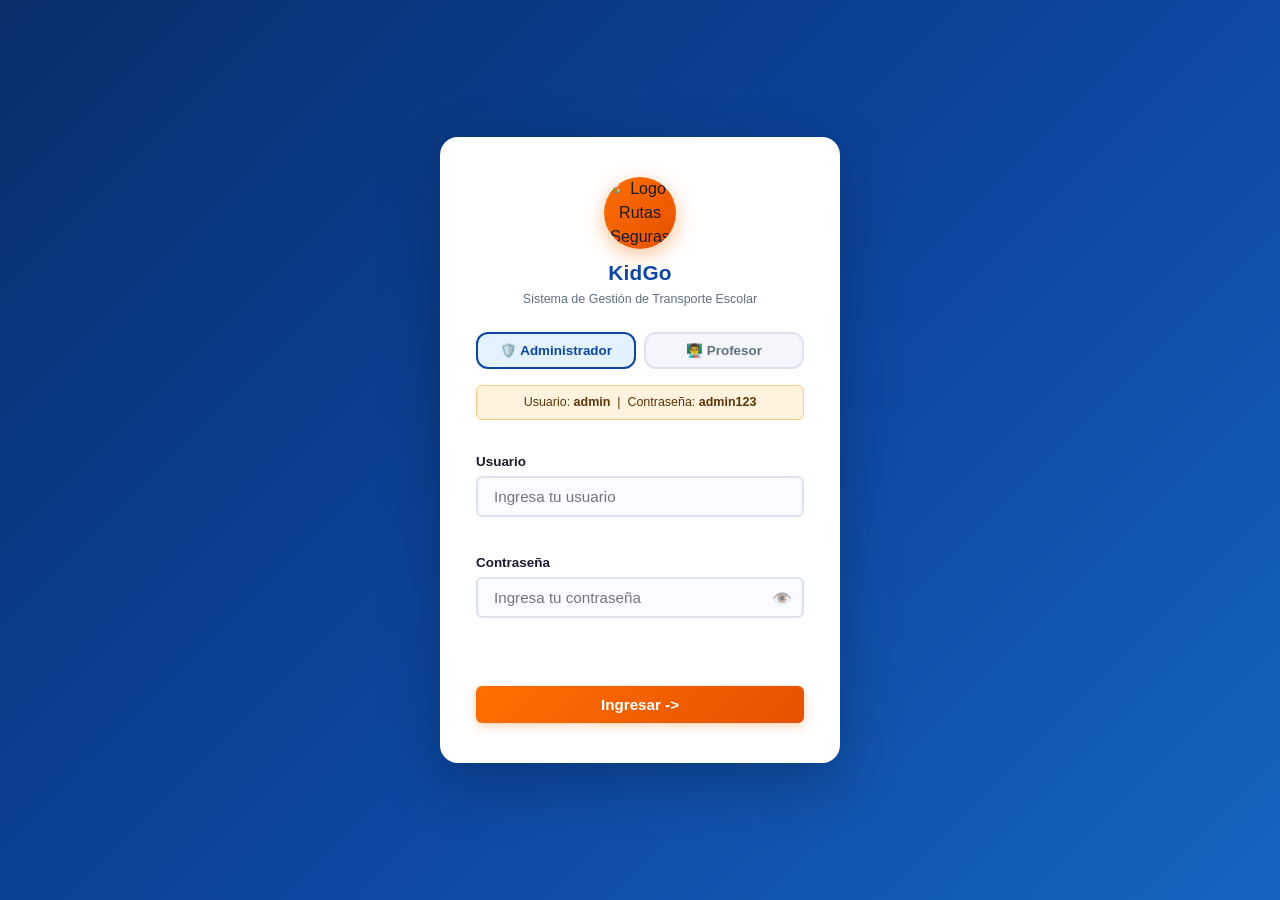
==== commit 4f789537: "modificacion final" ====
--- a/panel.html
+++ b/panel.html
@@ -9,6 +9,8 @@
   </head>
   <body>
 
+    <div class="app">
+
     <!-- ═══════════════════════════════════════
          ENCABEZADO
     ═══════════════════════════════════════ -->
@@ -25,12 +27,12 @@
         </div>
       </div>
 
-      <!-- Clima (centro) -->
+      <!-- Clima (centro) con selector de ciudad -->
       <div class="header__centro">
         <div class="header__clima">
           <span class="clima__icono" id="clima-icono">🌤️</span>
           <div class="clima__info">
-            <span class="clima__ciudad">Girón, Colombia</span>
+            <select class="clima__selector-ciudad" id="selector-ciudad-clima" title="Cambiar ciudad"></select>
             <span class="clima__temp" id="clima-temperatura">Cargando...</span>
           </div>
         </div>
@@ -57,39 +59,70 @@
           <p class="bienvenida__texto">Gestiona las rutas escolares y asigna conductores.</p>
         </div>
 
-        <!-- Formulario para crear una nueva ruta -->
-        <section class="seccion">
-          <h2 class="seccion__titulo">➕ Nueva Ruta</h2>
-          <form class="formulario formulario--horizontal" id="formulario-nueva-ruta" novalidate>
-            <div class="formulario__grupo">
-              <label class="formulario__etiqueta" for="campo-nombre-ruta">Nombre de la ruta</label>
-              <input class="formulario__campo" type="text" id="campo-nombre-ruta"
-                placeholder="Ej: Ruta Norte" />
-              <span class="formulario__error" id="error-nombre-ruta"></span>
+        <!-- Sección: logo empresa + formulario nueva ruta -->
+        <section class="seccion seccion--dos-columnas">
+
+          <!-- Columna izquierda: identidad de la empresa -->
+          <div class="seccion__identidad">
+            <div class="empresa-logo">
+              <img src="imagenes/logo.png" alt="Logo KidGo" class="empresa-logo__img" />
             </div>
-            <div class="formulario__grupo">
-              <label class="formulario__etiqueta" for="campo-conductor">Conductor</label>
-              <input class="formulario__campo" type="text" id="campo-conductor"
-                placeholder="Nombre del conductor" />
-              <span class="formulario__error" id="error-conductor"></span>
+            <h3 class="empresa-logo__nombre">KidGo</h3>
+            <p class="empresa-logo__slogan">Transporte Escolar Seguro</p>
+            <div class="empresa-logo__stats">
+              <div class="stat">
+                <span class="stat__numero" id="stat-rutas">0</span>
+                <span class="stat__label">Rutas activas</span>
+              </div>
+              <div class="stat">
+                <span class="stat__numero" id="stat-conductores">0</span>
+                <span class="stat__label">Conductores</span>
+              </div>
             </div>
-            <div class="formulario__grupo">
-              <label class="formulario__etiqueta" for="campo-hora">Hora de salida</label>
-              <input class="formulario__campo" type="time" id="campo-hora" />
-              <span class="formulario__error" id="error-hora"></span>
-            </div>
-            <button class="boton boton--primario boton--submit" type="submit">
-              ➕ Agregar Ruta
-            </button>
-          </form>
+          </div>
+
+          <!-- Columna derecha: formulario -->
+          <div class="seccion__formulario">
+            <h2 class="seccion__titulo">➕ Nueva Ruta</h2>
+            <form class="formulario" id="formulario-nueva-ruta" novalidate>
+              <div class="formulario__grupo">
+                <label class="formulario__etiqueta" for="campo-nombre-ruta">Nombre de la ruta</label>
+                <input class="formulario__campo" type="text" id="campo-nombre-ruta"
+                  placeholder="Ej: Ruta Norte" />
+                <span class="formulario__error" id="error-nombre-ruta"></span>
+              </div>
+              <div class="formulario__grupo">
+                <label class="formulario__etiqueta" for="campo-conductor">Conductor</label>
+                <input class="formulario__campo" type="text" id="campo-conductor"
+                  placeholder="Nombre del conductor" />
+                <span class="formulario__error" id="error-conductor"></span>
+              </div>
+              <div class="formulario__grupo">
+                <label class="formulario__etiqueta" for="campo-hora">Hora de salida</label>
+                <input class="formulario__campo" type="time" id="campo-hora" />
+                <span class="formulario__error" id="error-hora"></span>
+              </div>
+              <button class="boton boton--primario" type="submit">
+                ➕ Agregar Ruta
+              </button>
+            </form>
+          </div>
+
         </section>
 
         <!-- Listado de rutas activas -->
         <section class="seccion">
-          <h2 class="seccion__titulo">
-            🚌 Rutas Activas
-            <span class="badge" id="contador-rutas-admin">0</span>
-          </h2>
+          <div class="seccion__encabezado-con-buscador">
+            <h2 class="seccion__titulo">
+              🚌 Rutas Activas
+              <span class="badge" id="contador-rutas-admin">0</span>
+            </h2>
+            <div class="buscador">
+              <span class="buscador__icono">🔍</span>
+              <input class="buscador__campo" type="text" id="buscador-admin"
+                placeholder="Buscar ruta, conductor o estudiante..." />
+            </div>
+          </div>
           <div class="rutas-grid" id="cuadricula-rutas-admin">
             <p class="mensaje-vacio" id="mensaje-vacio-admin">
               No hay rutas registradas. ¡Agrega la primera!
@@ -108,10 +141,17 @@
         </div>
 
         <section class="seccion">
-          <h2 class="seccion__titulo">
-            🚌 Rutas Disponibles
-            <span class="badge" id="contador-rutas-profesor">0</span>
-          </h2>
+          <div class="seccion__encabezado-con-buscador">
+            <h2 class="seccion__titulo">
+              🚌 Rutas Disponibles
+              <span class="badge" id="contador-rutas-profesor">0</span>
+            </h2>
+            <div class="buscador">
+              <span class="buscador__icono">🔍</span>
+              <input class="buscador__campo" type="text" id="buscador-profesor"
+                placeholder="Buscar ruta o estudiante..." />
+            </div>
+          </div>
           <div class="rutas-grid" id="cuadricula-rutas-profesor">
             <p class="mensaje-vacio" id="mensaje-vacio-profesor">
               El administrador aún no ha registrado rutas.
@@ -140,7 +180,7 @@
         <div class="footer__links">
           <a class="footer__link" href="https://github.com/Johncalderonb"
             target="_blank" rel="noopener noreferrer">
-            ⌥ GitHub
+            GitHub
           </a>
           <span class="footer__copy">© 2026 · Todos los derechos reservados</span>
         </div>
@@ -194,6 +234,29 @@
             <span class="formulario__error" id="error-nombre-estudiante"></span>
           </div>
           <button class="boton boton--primario" type="submit">➕ Agregar Estudiante</button>
+        </form>
+      </div>
+    </div>
+
+    <!-- ═══════════════════════════════════════
+         MODAL — Editar Estudiante
+    ═══════════════════════════════════════ -->
+    <div class="modal" id="modal-editar-estudiante" hidden>
+      <div class="modal__contenido">
+        <button class="modal__cerrar" id="cerrar-modal-editar-estudiante" aria-label="Cerrar">✕</button>
+        <h2 class="modal__titulo">✏️ Editar Estudiante</h2>
+        <form class="formulario" id="formulario-editar-estudiante" novalidate>
+          <input type="hidden" id="campo-id-ruta-editar-estudiante" />
+          <input type="hidden" id="campo-posicion-editar-estudiante" />
+          <div class="formulario__grupo">
+            <label class="formulario__etiqueta" for="campo-nombre-editar-estudiante">
+              Nombre del estudiante
+            </label>
+            <input class="formulario__campo" type="text" id="campo-nombre-editar-estudiante"
+              placeholder="Nombre completo" />
+            <span class="formulario__error" id="error-nombre-editar-estudiante"></span>
+          </div>
+          <button class="boton boton--primario" type="submit">💾 Guardar Cambios</button>
         </form>
       </div>
     </div>
@@ -233,10 +296,12 @@
       3. formularios     → validación de campos
       4. notificaciones  → mensajes toast de feedback
       5. eventos-rutas   → CustomEvent bus + nombres de eventos
-      6. clima           → consulta la API Open-Meteo
+      6. clima           → consulta la API Open-Meteo + selector de ciudad
       7. tarjeta-ruta    → Web Component <tarjeta-ruta>
       8. panel           → lógica principal del panel
     -->
+    </div>
+
     <script src="almacenamiento.js"></script>
     <script src="autenticacion.js"></script>
     <script src="formularios.js"></script>
@@ -247,4 +312,4 @@
     <script src="panel.js"></script>
 
   </body>
-</html>+</html>
--- a/styles.css
+++ b/styles.css
@@ -27,6 +27,8 @@
   color: var(--color-texto);
   min-height: 100vh;
   line-height: 1.5;
+  display: flex;
+  flex-direction: column;
 }
 
 ul, ol  { list-style: none; }
@@ -383,6 +385,7 @@
   display: flex;
   flex-direction: column;
   min-height: 100vh;
+  flex: 1;
 }
 
 .main {
@@ -435,15 +438,30 @@
   gap: var(--sp-sm);
 }
 
-/* Formulario horizontal (admin nueva ruta) */
+/* Formulario nueva ruta — barra completa de creación */
 .formulario--horizontal {
-  display: grid;
-  grid-template-columns: 1fr 1fr 180px auto;
+  display: grid !important;
+  grid-template-columns: 2fr 2fr 1fr 1fr;
   gap: var(--sp-md);
-  align-items: end;
+  align-items: start;
+  width: 100%;
+}
+
+.formulario--horizontal .formulario__grupo {
+  min-width: 0;
+  display: flex;
+  flex-direction: column;
+  gap: var(--sp-xs);
+}
+
+.formulario--horizontal .formulario__grupo--boton {
+  display: flex;
+  flex-direction: column;
+  gap: var(--sp-xs);
 }
 
 .formulario--horizontal .boton--submit {
+  width: 100%;
   height: 44px;
   white-space: nowrap;
 }
@@ -852,8 +870,6 @@
   }
 
   .rutas-grid { grid-template-columns: repeat(auto-fill, minmax(260px, 1fr)); }
-
-  .header__centro { display: none; }
 }
 
 /* Breakpoint 2 — Móviles grandes (≤ 600px) */
@@ -901,28 +917,307 @@
 }
 
 /* ── Ajustes de nombres renombrados ── */
-.encabezado__insignia-rol--profesor {
-  background: #43a047;
-}
-
-.notificacion-toast {
-  position: fixed;
-  bottom: var(--sp-lg);
-  right: var(--sp-lg);
-  background: var(--color-primario);
-  color: #fff;
-  padding: var(--sp-sm) var(--sp-lg);
-  border-radius: var(--radio-md);
-  font-size: 0.9rem;
-  font-weight: 600;
-  box-shadow: var(--sombra-lg);
-  z-index: 300;
-  opacity: 0;
-  transform: translateY(10px);
-  transition: opacity 0.3s ease, transform 0.3s ease;
-  max-width: 320px;
-}
 
 .notificacion-toast--visible { opacity: 1; transform: translateY(0); }
 .notificacion-toast--exito   { background: var(--color-exito); }
 .notificacion-toast--error   { background: var(--color-error); }
+
+/* ── Sección dos columnas: logo empresa + formulario ── */
+.seccion--dos-columnas {
+  display: grid;
+  grid-template-columns: 280px 1fr;
+  gap: var(--sp-xl);
+  align-items: start;
+  padding: 0;
+  overflow: hidden;
+}
+
+.seccion__identidad {
+  background: linear-gradient(160deg, var(--color-primario-dark), var(--color-primario));
+  color: #fff;
+  padding: var(--sp-xl) var(--sp-lg);
+  display: flex;
+  flex-direction: column;
+  align-items: center;
+  text-align: center;
+  gap: var(--sp-md);
+  min-height: 100%;
+  border-radius: var(--radio-lg) 0 0 var(--radio-lg);
+}
+
+.empresa-logo {
+  width: 100px;
+  height: 100px;
+  border-radius: 50%;
+  background: rgba(255,255,255,0.15);
+  border: 3px solid rgba(255,255,255,0.3);
+  overflow: hidden;
+  display: flex;
+  align-items: center;
+  justify-content: center;
+}
+
+.empresa-logo__img {
+  width: 100%;
+  height: 100%;
+  object-fit: cover;
+}
+
+.empresa-logo__nombre {
+  font-size: 1.5rem;
+  font-weight: 800;
+  letter-spacing: 0.02em;
+  color: #fff;
+  margin: 0;
+}
+
+.empresa-logo__slogan {
+  font-size: 0.8rem;
+  opacity: 0.75;
+  text-transform: uppercase;
+  letter-spacing: 0.08em;
+}
+
+.empresa-logo__stats {
+  display: flex;
+  gap: var(--sp-lg);
+  margin-top: var(--sp-sm);
+  border-top: 1px solid rgba(255,255,255,0.2);
+  padding-top: var(--sp-md);
+  width: 100%;
+  justify-content: center;
+}
+
+.stat {
+  display: flex;
+  flex-direction: column;
+  align-items: center;
+  gap: 2px;
+}
+
+.stat__numero {
+  font-size: 1.6rem;
+  font-weight: 800;
+  color: var(--color-acento);
+  line-height: 1;
+}
+
+.stat__label {
+  font-size: 0.7rem;
+  opacity: 0.7;
+  text-transform: uppercase;
+  letter-spacing: 0.05em;
+}
+
+.seccion__formulario {
+  padding: var(--sp-lg);
+  display: flex;
+  flex-direction: column;
+  gap: var(--sp-md);
+}
+
+/* Responsive dos columnas */
+@media (max-width: 900px) {
+  .seccion--dos-columnas {
+    grid-template-columns: 1fr;
+  }
+  .seccion__identidad {
+    border-radius: var(--radio-lg) var(--radio-lg) 0 0;
+    flex-direction: row;
+    flex-wrap: wrap;
+    justify-content: center;
+    padding: var(--sp-md) var(--sp-lg);
+  }
+  .empresa-logo { width: 60px; height: 60px; }
+  .empresa-logo__stats { width: auto; border: none; padding: 0; }
+}
+
+/* ============================================================
+   10. BUSCADOR — rutas y estudiantes
+   ============================================================ */
+.seccion__encabezado-con-buscador {
+  display: flex;
+  align-items: center;
+  justify-content: space-between;
+  gap: var(--sp-md);
+  flex-wrap: wrap;
+  margin-bottom: var(--sp-md);
+}
+
+.seccion__encabezado-con-buscador .seccion__titulo {
+  margin-bottom: 0;
+}
+
+.buscador {
+  display: flex;
+  align-items: center;
+  gap: var(--sp-sm);
+  background: var(--color-fondo);
+  border: 2px solid var(--color-borde);
+  border-radius: var(--radio-md);
+  padding: 8px var(--sp-md);
+  min-width: 260px;
+  transition: border-color var(--transicion), box-shadow var(--transicion);
+}
+
+.buscador:focus-within {
+  border-color: var(--color-primario-light);
+  box-shadow: 0 0 0 3px rgba(25,118,210,0.13);
+  background: #fff;
+}
+
+.buscador__icono {
+  font-size: 0.95rem;
+  opacity: 0.6;
+  flex-shrink: 0;
+}
+
+.buscador__campo {
+  border: none;
+  background: transparent;
+  outline: none;
+  font-size: 0.9rem;
+  color: var(--color-texto);
+  width: 100%;
+  font-family: inherit;
+}
+
+.buscador__campo::placeholder {
+  color: var(--color-texto-suave);
+}
+
+/* ============================================================
+   11. RESALTADO DE COINCIDENCIAS — buscador en tarjetas
+   ============================================================ */
+.tarjeta__resaltado {
+  background: #fff176;
+  color: #5d4400;
+  padding: 0 2px;
+  border-radius: 3px;
+  font-weight: 700;
+}
+
+/* ============================================================
+   12. ACCIONES DE ESTUDIANTE — editar y eliminar
+   ============================================================ */
+.tarjeta__acciones-estudiante {
+  display: flex;
+  gap: 4px;
+  flex-shrink: 0;
+}
+
+.tarjeta__boton-editar-estudiante {
+  background: none;
+  border: none;
+  cursor: pointer;
+  font-size: 0.82rem;
+  padding: 2px 5px;
+  border-radius: 5px;
+  line-height: 1;
+  transition: background 0.15s;
+}
+
+.tarjeta__boton-editar-estudiante:hover {
+  background: #e3f2fd;
+}
+
+.tarjeta__boton-quitar-estudiante:hover {
+  background: #ffebee;
+  border-radius: 5px;
+}
+
+/* ============================================================
+   13. SELECTOR DE CIUDAD — clima
+   ============================================================ */
+.clima__selector-ciudad {
+  appearance: none;
+  -webkit-appearance: none;
+  background: transparent;
+  border: none;
+  outline: none;
+  color: #fff;
+  font-size: 0.7rem;
+  opacity: 0.9;
+  font-family: inherit;
+  cursor: pointer;
+  padding: 0;
+  max-width: 140px;
+}
+
+.clima__selector-ciudad option {
+  color: var(--color-texto);
+  background: #fff;
+}
+
+.clima__selector-ciudad:hover,
+.clima__selector-ciudad:focus {
+  opacity: 1;
+  text-decoration: underline;
+}
+
+/* ============================================================
+   14. RESPONSIVE — ajustes adicionales buscador y clima
+   ============================================================ */
+
+/* Tablets (≤ 900px): el clima pasa a una franja propia visible debajo del header */
+@media (max-width: 900px) {
+  .header__centro {
+    display: flex;
+    order: 3;
+    width: 100%;
+    justify-content: center;
+    padding-top: var(--sp-sm);
+    border-top: 1px solid rgba(255,255,255,0.15);
+    margin-top: var(--sp-sm);
+  }
+
+  .header {
+    flex-wrap: wrap;
+  }
+
+  .header__brand  { order: 1; }
+  .header__usuario { order: 2; }
+
+  .seccion__encabezado-con-buscador {
+    flex-direction: column;
+    align-items: stretch;
+  }
+
+  .buscador {
+    min-width: 0;
+    width: 100%;
+  }
+}
+
+/* Móviles grandes (≤ 600px) */
+@media (max-width: 600px) {
+  .header__clima {
+    width: 100%;
+    justify-content: center;
+  }
+
+  .clima__selector-ciudad {
+    max-width: 110px;
+  }
+}
+
+/* Móviles pequeños (≤ 380px) */
+@media (max-width: 380px) {
+  .buscador__campo {
+    font-size: 0.82rem;
+  }
+
+  .clima__selector-ciudad {
+    font-size: 0.65rem;
+    max-width: 90px;
+  }
+
+  .clima__temp {
+    font-size: 0.8rem;
+  }
+
+  .tarjeta__boton-editar-estudiante,
+  .tarjeta__boton-quitar-estudiante {
+    font-size: 0.78rem;
+  }
+}
--- a/styles.css
+++ b/styles.css
@@ -27,6 +27,8 @@
   color: var(--color-texto);
   min-height: 100vh;
   line-height: 1.5;
+  display: flex;
+  flex-direction: column;
 }
 
 ul, ol  { list-style: none; }
@@ -383,6 +385,7 @@
   display: flex;
   flex-direction: column;
   min-height: 100vh;
+  flex: 1;
 }
 
 .main {
@@ -435,15 +438,30 @@
   gap: var(--sp-sm);
 }
 
-/* Formulario horizontal (admin nueva ruta) */
+/* Formulario nueva ruta — barra completa de creación */
 .formulario--horizontal {
-  display: grid;
-  grid-template-columns: 1fr 1fr 180px auto;
+  display: grid !important;
+  grid-template-columns: 2fr 2fr 1fr 1fr;
   gap: var(--sp-md);
-  align-items: end;
+  align-items: start;
+  width: 100%;
+}
+
+.formulario--horizontal .formulario__grupo {
+  min-width: 0;
+  display: flex;
+  flex-direction: column;
+  gap: var(--sp-xs);
+}
+
+.formulario--horizontal .formulario__grupo--boton {
+  display: flex;
+  flex-direction: column;
+  gap: var(--sp-xs);
 }
 
 .formulario--horizontal .boton--submit {
+  width: 100%;
   height: 44px;
   white-space: nowrap;
 }
@@ -852,8 +870,6 @@
   }
 
   .rutas-grid { grid-template-columns: repeat(auto-fill, minmax(260px, 1fr)); }
-
-  .header__centro { display: none; }
 }
 
 /* Breakpoint 2 — Móviles grandes (≤ 600px) */
@@ -901,28 +917,307 @@
 }
 
 /* ── Ajustes de nombres renombrados ── */
-.encabezado__insignia-rol--profesor {
-  background: #43a047;
-}
-
-.notificacion-toast {
-  position: fixed;
-  bottom: var(--sp-lg);
-  right: var(--sp-lg);
-  background: var(--color-primario);
-  color: #fff;
-  padding: var(--sp-sm) var(--sp-lg);
-  border-radius: var(--radio-md);
-  font-size: 0.9rem;
-  font-weight: 600;
-  box-shadow: var(--sombra-lg);
-  z-index: 300;
-  opacity: 0;
-  transform: translateY(10px);
-  transition: opacity 0.3s ease, transform 0.3s ease;
-  max-width: 320px;
-}
 
 .notificacion-toast--visible { opacity: 1; transform: translateY(0); }
 .notificacion-toast--exito   { background: var(--color-exito); }
 .notificacion-toast--error   { background: var(--color-error); }
+
+/* ── Sección dos columnas: logo empresa + formulario ── */
+.seccion--dos-columnas {
+  display: grid;
+  grid-template-columns: 280px 1fr;
+  gap: var(--sp-xl);
+  align-items: start;
+  padding: 0;
+  overflow: hidden;
+}
+
+.seccion__identidad {
+  background: linear-gradient(160deg, var(--color-primario-dark), var(--color-primario));
+  color: #fff;
+  padding: var(--sp-xl) var(--sp-lg);
+  display: flex;
+  flex-direction: column;
+  align-items: center;
+  text-align: center;
+  gap: var(--sp-md);
+  min-height: 100%;
+  border-radius: var(--radio-lg) 0 0 var(--radio-lg);
+}
+
+.empresa-logo {
+  width: 100px;
+  height: 100px;
+  border-radius: 50%;
+  background: rgba(255,255,255,0.15);
+  border: 3px solid rgba(255,255,255,0.3);
+  overflow: hidden;
+  display: flex;
+  align-items: center;
+  justify-content: center;
+}
+
+.empresa-logo__img {
+  width: 100%;
+  height: 100%;
+  object-fit: cover;
+}
+
+.empresa-logo__nombre {
+  font-size: 1.5rem;
+  font-weight: 800;
+  letter-spacing: 0.02em;
+  color: #fff;
+  margin: 0;
+}
+
+.empresa-logo__slogan {
+  font-size: 0.8rem;
+  opacity: 0.75;
+  text-transform: uppercase;
+  letter-spacing: 0.08em;
+}
+
+.empresa-logo__stats {
+  display: flex;
+  gap: var(--sp-lg);
+  margin-top: var(--sp-sm);
+  border-top: 1px solid rgba(255,255,255,0.2);
+  padding-top: var(--sp-md);
+  width: 100%;
+  justify-content: center;
+}
+
+.stat {
+  display: flex;
+  flex-direction: column;
+  align-items: center;
+  gap: 2px;
+}
+
+.stat__numero {
+  font-size: 1.6rem;
+  font-weight: 800;
+  color: var(--color-acento);
+  line-height: 1;
+}
+
+.stat__label {
+  font-size: 0.7rem;
+  opacity: 0.7;
+  text-transform: uppercase;
+  letter-spacing: 0.05em;
+}
+
+.seccion__formulario {
+  padding: var(--sp-lg);
+  display: flex;
+  flex-direction: column;
+  gap: var(--sp-md);
+}
+
+/* Responsive dos columnas */
+@media (max-width: 900px) {
+  .seccion--dos-columnas {
+    grid-template-columns: 1fr;
+  }
+  .seccion__identidad {
+    border-radius: var(--radio-lg) var(--radio-lg) 0 0;
+    flex-direction: row;
+    flex-wrap: wrap;
+    justify-content: center;
+    padding: var(--sp-md) var(--sp-lg);
+  }
+  .empresa-logo { width: 60px; height: 60px; }
+  .empresa-logo__stats { width: auto; border: none; padding: 0; }
+}
+
+/* ============================================================
+   10. BUSCADOR — rutas y estudiantes
+   ============================================================ */
+.seccion__encabezado-con-buscador {
+  display: flex;
+  align-items: center;
+  justify-content: space-between;
+  gap: var(--sp-md);
+  flex-wrap: wrap;
+  margin-bottom: var(--sp-md);
+}
+
+.seccion__encabezado-con-buscador .seccion__titulo {
+  margin-bottom: 0;
+}
+
+.buscador {
+  display: flex;
+  align-items: center;
+  gap: var(--sp-sm);
+  background: var(--color-fondo);
+  border: 2px solid var(--color-borde);
+  border-radius: var(--radio-md);
+  padding: 8px var(--sp-md);
+  min-width: 260px;
+  transition: border-color var(--transicion), box-shadow var(--transicion);
+}
+
+.buscador:focus-within {
+  border-color: var(--color-primario-light);
+  box-shadow: 0 0 0 3px rgba(25,118,210,0.13);
+  background: #fff;
+}
+
+.buscador__icono {
+  font-size: 0.95rem;
+  opacity: 0.6;
+  flex-shrink: 0;
+}
+
+.buscador__campo {
+  border: none;
+  background: transparent;
+  outline: none;
+  font-size: 0.9rem;
+  color: var(--color-texto);
+  width: 100%;
+  font-family: inherit;
+}
+
+.buscador__campo::placeholder {
+  color: var(--color-texto-suave);
+}
+
+/* ============================================================
+   11. RESALTADO DE COINCIDENCIAS — buscador en tarjetas
+   ============================================================ */
+.tarjeta__resaltado {
+  background: #fff176;
+  color: #5d4400;
+  padding: 0 2px;
+  border-radius: 3px;
+  font-weight: 700;
+}
+
+/* ============================================================
+   12. ACCIONES DE ESTUDIANTE — editar y eliminar
+   ============================================================ */
+.tarjeta__acciones-estudiante {
+  display: flex;
+  gap: 4px;
+  flex-shrink: 0;
+}
+
+.tarjeta__boton-editar-estudiante {
+  background: none;
+  border: none;
+  cursor: pointer;
+  font-size: 0.82rem;
+  padding: 2px 5px;
+  border-radius: 5px;
+  line-height: 1;
+  transition: background 0.15s;
+}
+
+.tarjeta__boton-editar-estudiante:hover {
+  background: #e3f2fd;
+}
+
+.tarjeta__boton-quitar-estudiante:hover {
+  background: #ffebee;
+  border-radius: 5px;
+}
+
+/* ============================================================
+   13. SELECTOR DE CIUDAD — clima
+   ============================================================ */
+.clima__selector-ciudad {
+  appearance: none;
+  -webkit-appearance: none;
+  background: transparent;
+  border: none;
+  outline: none;
+  color: #fff;
+  font-size: 0.7rem;
+  opacity: 0.9;
+  font-family: inherit;
+  cursor: pointer;
+  padding: 0;
+  max-width: 140px;
+}
+
+.clima__selector-ciudad option {
+  color: var(--color-texto);
+  background: #fff;
+}
+
+.clima__selector-ciudad:hover,
+.clima__selector-ciudad:focus {
+  opacity: 1;
+  text-decoration: underline;
+}
+
+/* ============================================================
+   14. RESPONSIVE — ajustes adicionales buscador y clima
+   ============================================================ */
+
+/* Tablets (≤ 900px): el clima pasa a una franja propia visible debajo del header */
+@media (max-width: 900px) {
+  .header__centro {
+    display: flex;
+    order: 3;
+    width: 100%;
+    justify-content: center;
+    padding-top: var(--sp-sm);
+    border-top: 1px solid rgba(255,255,255,0.15);
+    margin-top: var(--sp-sm);
+  }
+
+  .header {
+    flex-wrap: wrap;
+  }
+
+  .header__brand  { order: 1; }
+  .header__usuario { order: 2; }
+
+  .seccion__encabezado-con-buscador {
+    flex-direction: column;
+    align-items: stretch;
+  }
+
+  .buscador {
+    min-width: 0;
+    width: 100%;
+  }
+}
+
+/* Móviles grandes (≤ 600px) */
+@media (max-width: 600px) {
+  .header__clima {
+    width: 100%;
+    justify-content: center;
+  }
+
+  .clima__selector-ciudad {
+    max-width: 110px;
+  }
+}
+
+/* Móviles pequeños (≤ 380px) */
+@media (max-width: 380px) {
+  .buscador__campo {
+    font-size: 0.82rem;
+  }
+
+  .clima__selector-ciudad {
+    font-size: 0.65rem;
+    max-width: 90px;
+  }
+
+  .clima__temp {
+    font-size: 0.8rem;
+  }
+
+  .tarjeta__boton-editar-estudiante,
+  .tarjeta__boton-quitar-estudiante {
+    font-size: 0.78rem;
+  }
+}
